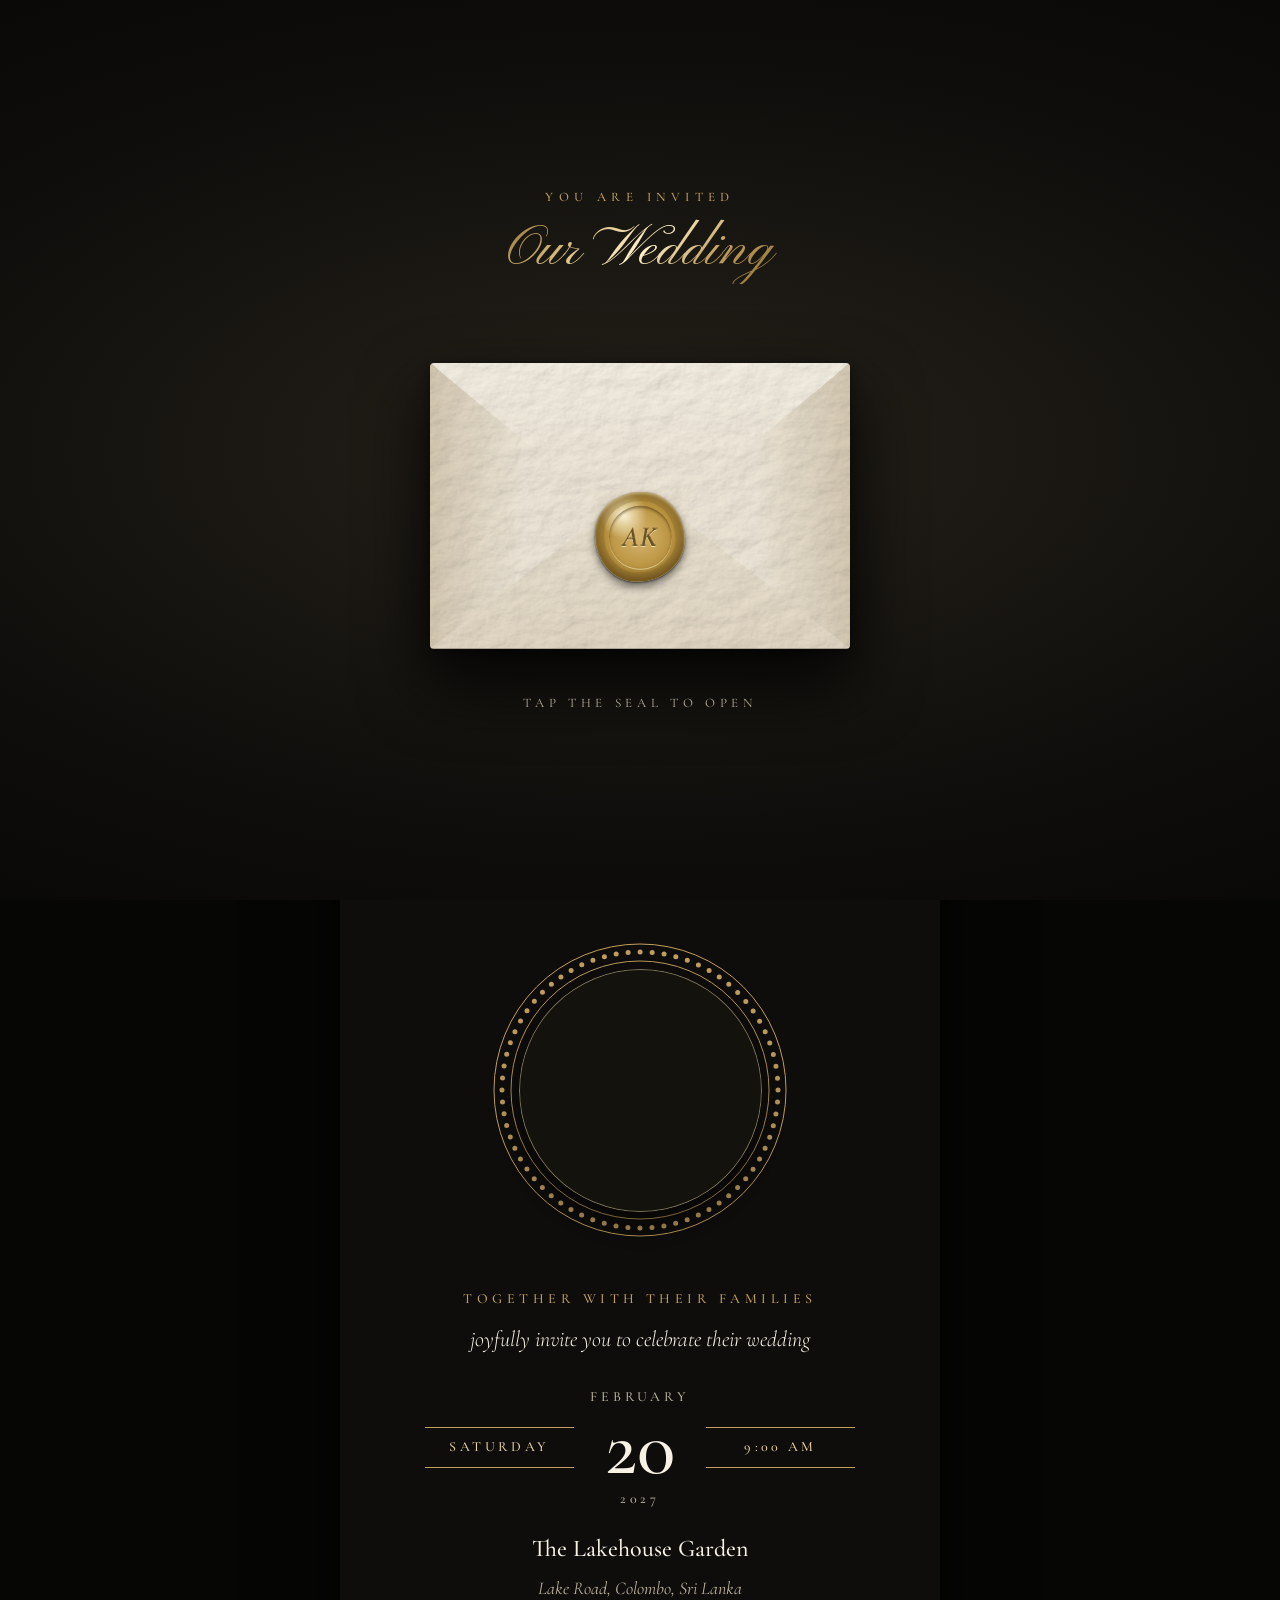
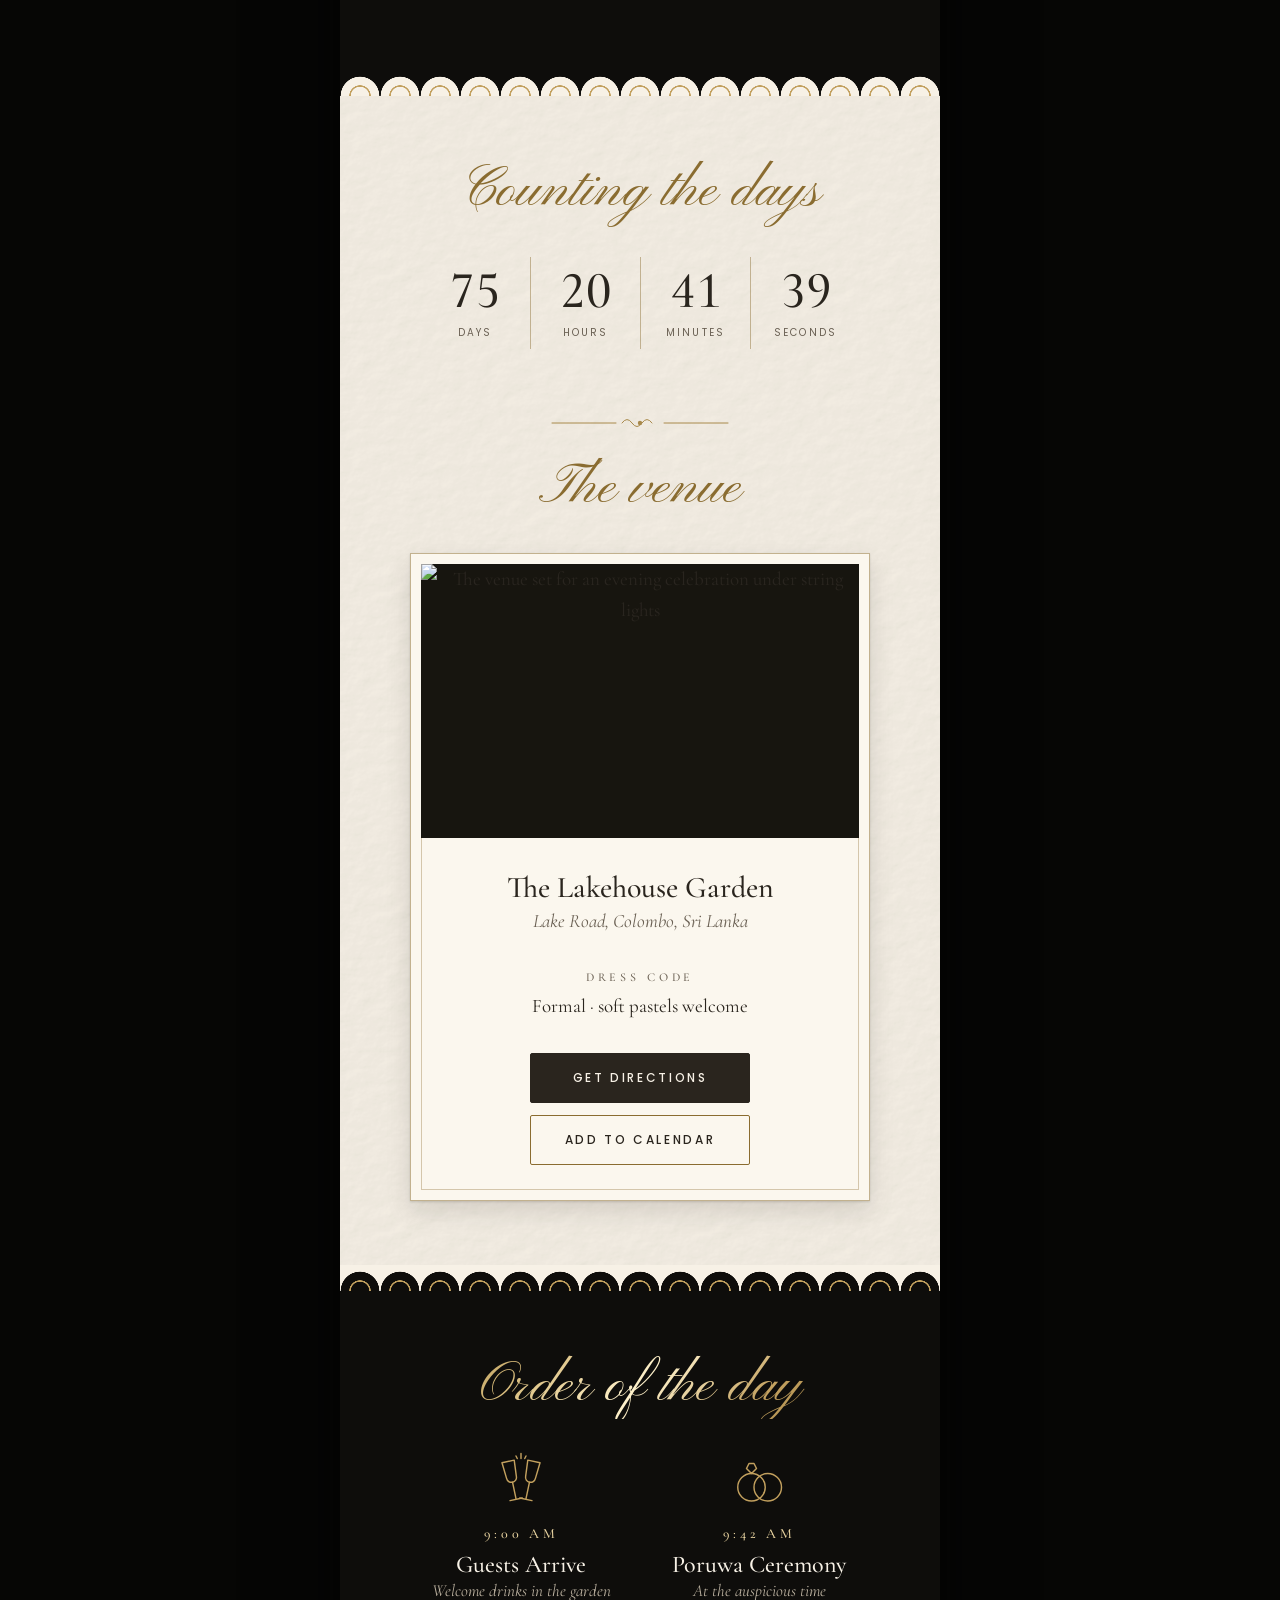
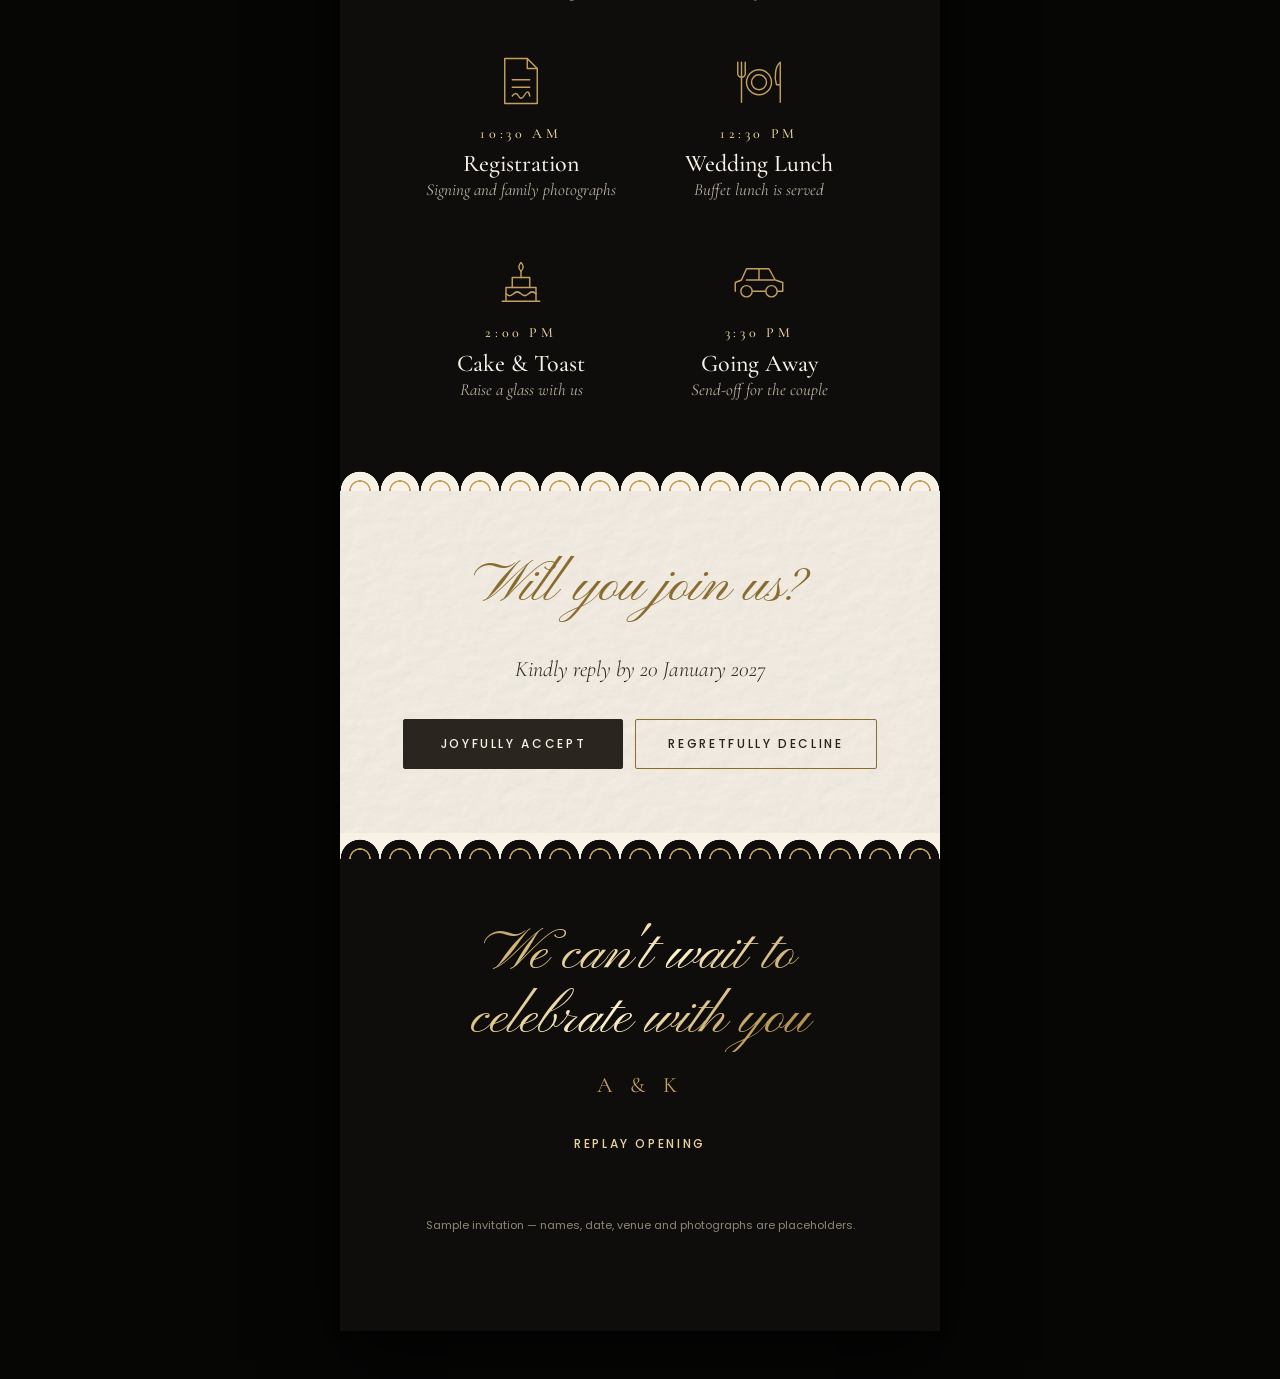
==== index.html @ 8cd10842 "Add Card 01: animated digital wedding invitation Envelope opening sequence, photo hero, invitation w" ====
<!DOCTYPE html>
<html lang="en">
<head>
  <meta charset="utf-8">
  <meta name="viewport" content="width=device-width, initial-scale=1">
  <meta name="robots" content="noindex, nofollow">
  <title>Wedding Invitation</title>
  <meta http-equiv="refresh" content="0; url=demo/card-01/">
  <script>location.replace("demo/card-01/" + location.search);</script>
</head>
<body>
  <p><a href="demo/card-01/">Open the invitation</a></p>
</body>
</html>
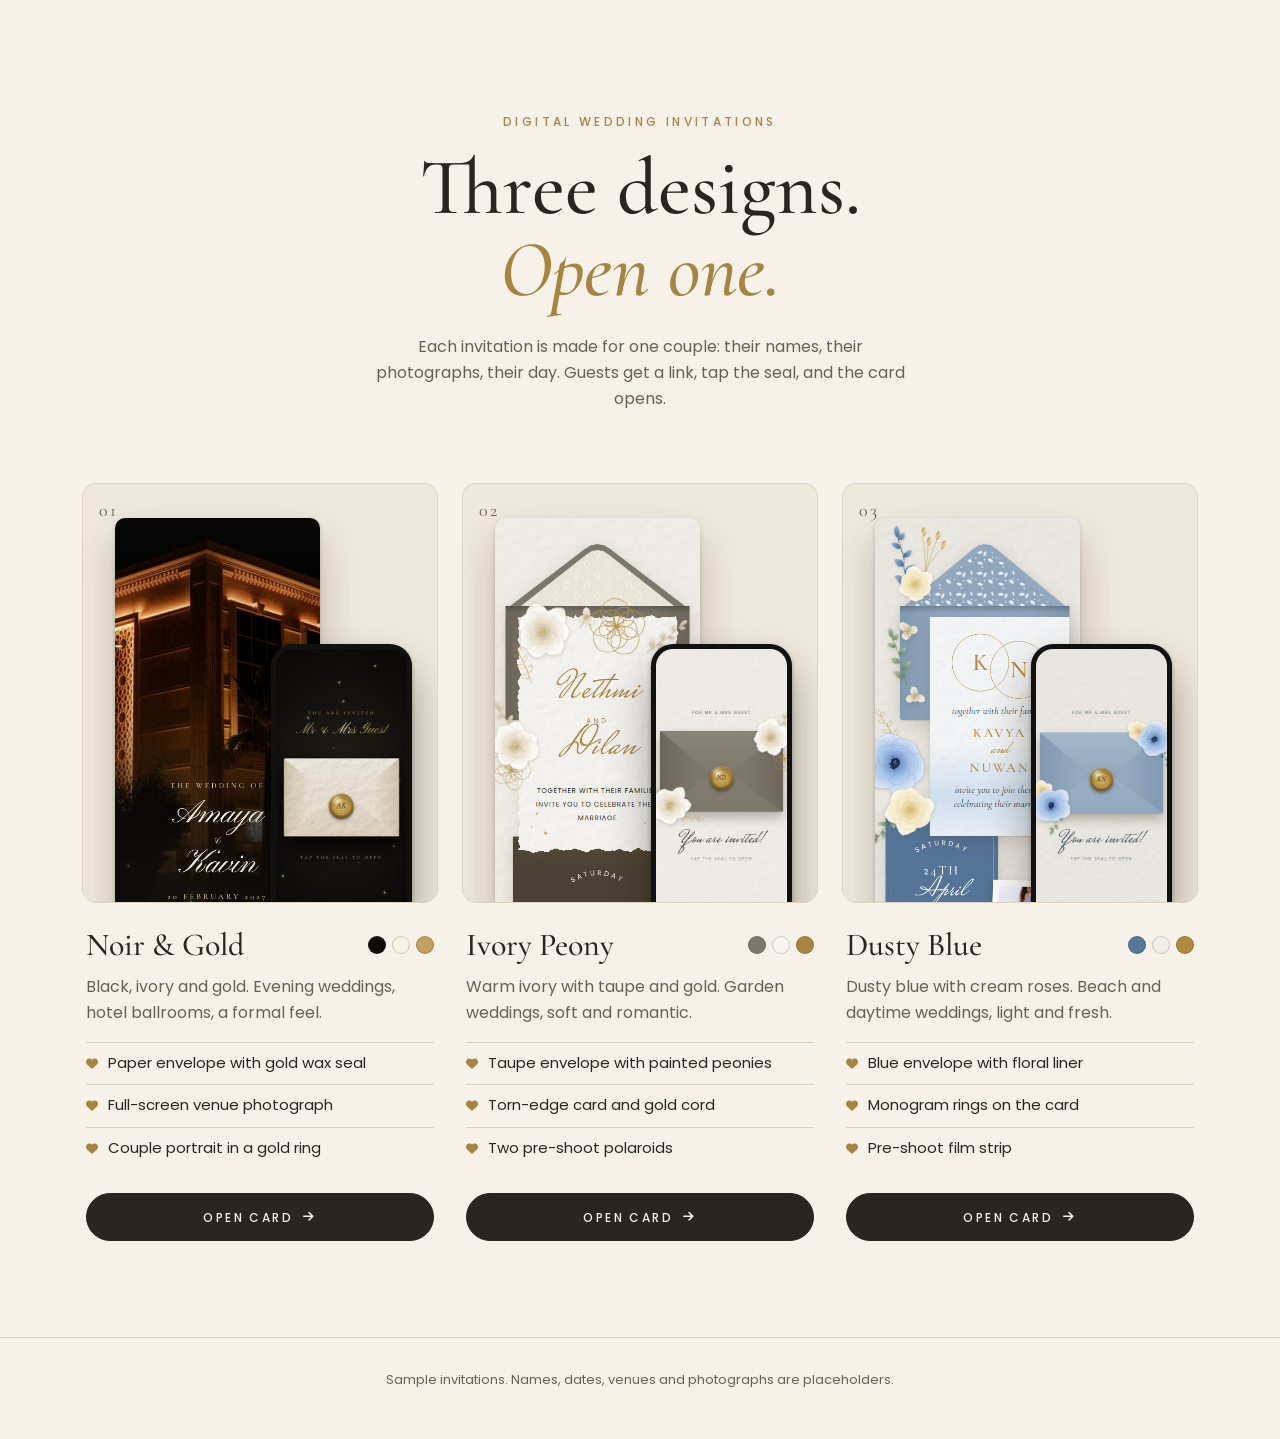
==== commit a6c7b425: "Add Card 02 (Ivory Peony), Card 03 (Dusty Blue) and the showcase board Both new cards run on a share" ====
--- a/index.html
+++ b/index.html
@@ -4,11 +4,39 @@
   <meta charset="utf-8">
   <meta name="viewport" content="width=device-width, initial-scale=1">
   <meta name="robots" content="noindex, nofollow">
-  <title>Wedding Invitation</title>
-  <meta http-equiv="refresh" content="0; url=demo/card-01/">
-  <script>location.replace("demo/card-01/" + location.search);</script>
+  <meta name="theme-color" content="#F6F2EA">
+  <title>Digital Wedding Invitations — Designs</title>
+  <meta name="description" content="Animated digital wedding invitations. Choose a design and open it.">
+  <link rel="icon" href="data:,">
+
+  <link rel="preconnect" href="https://fonts.googleapis.com">
+  <link rel="preconnect" href="https://fonts.gstatic.com" crossorigin>
+  <link href="https://fonts.googleapis.com/css2?family=Cormorant+Garamond:ital,wght@0,400;0,500;1,400&family=Poppins:wght@400;500&display=swap" rel="stylesheet">
+  <link href="https://cdn.jsdelivr.net/npm/bootstrap@5.3.3/dist/css/bootstrap.min.css" rel="stylesheet">
+  <link href="https://cdnjs.cloudflare.com/ajax/libs/font-awesome/6.5.2/css/all.min.css" rel="stylesheet">
+  <link href="board/board.css" rel="stylesheet">
 </head>
 <body>
-  <p><a href="demo/card-01/">Open the invitation</a></p>
+
+  <header class="top">
+    <div class="container">
+      <p class="eyebrow">Digital wedding invitations</p>
+      <h1 class="top__title">Three designs.<br><em>Open one.</em></h1>
+      <p class="top__lead">Each invitation is made for one couple: their names, their photographs, their day. Guests get a link, tap the seal, and the card opens.</p>
+    </div>
+  </header>
+
+  <main class="container">
+    <div class="row gx-4 gy-5 justify-content-center" id="board"></div>
+  </main>
+
+  <footer class="foot">
+    <div class="container">
+      <p>Sample invitations. Names, dates, venues and photographs are placeholders.</p>
+    </div>
+  </footer>
+
+  <script src="board/data.js"></script>
+  <script src="board/board.js"></script>
 </body>
 </html>
--- a/board/board.css
+++ b/board/board.css
@@ -0,0 +1,80 @@
+/* Showcase board
+   Colour: paper #F6F2EA, ink #2A251E, soft ink #6A6053, gold #A8853F, line #DDD4C3
+   Type: Cormorant Garamond (display), Poppins (UI) · Spacing: 4px base · Radius: 14px tiles, pill buttons */
+:root {
+  --paper: #F6F2EA;
+  --paper-2: #EFE9DD;
+  --ink: #2A251E;
+  --ink-soft: #6A6053;
+  --gold: #A8853F;
+  --line: #DDD4C3;
+  --font-serif: "Cormorant Garamond", Georgia, serif;
+  --font-ui: "Poppins", system-ui, sans-serif;
+  --ease: cubic-bezier(.22, .8, .24, 1);
+}
+
+body { background: var(--paper); color: var(--ink); font-family: var(--font-ui); font-size: 1rem; line-height: 1.6; -webkit-font-smoothing: antialiased; }
+:focus-visible { outline: 2px solid var(--gold); outline-offset: 3px; }
+
+.eyebrow { font-size: .75rem; font-weight: 500; letter-spacing: .28em; text-transform: uppercase; color: var(--gold); margin: 0 0 16px; }
+.top { padding: 72px 0 48px; text-align: center; }
+.top__title { font-family: var(--font-serif); font-weight: 500; font-size: clamp(2.75rem, 9vw, 5rem); line-height: 1.02; margin: 0; }
+.top__title em { color: var(--gold); }
+.top__lead { max-width: 34em; margin: 24px auto 0; color: var(--ink-soft); }
+
+/* tile */
+.tile { display: flex; flex-direction: column; height: 100%; opacity: 0; transform: translateY(28px); transition: opacity .9s ease var(--d, 0s), transform .9s var(--ease) var(--d, 0s); }
+.tile.is-in { opacity: 1; transform: none; }
+
+.tile__stage {
+  position: relative; display: block; aspect-ratio: 1 / 1.18; border-radius: 14px; overflow: hidden;
+  background: var(--paper-2); border: 1px solid var(--line); text-decoration: none;
+}
+.tile__open {
+  position: absolute; left: 9%; top: 8%; width: 58%; aspect-ratio: 390 / 780; object-fit: cover; object-position: top;
+  border-radius: 10px; box-shadow: 0 2px 4px rgba(40, 30, 10, .18), 0 22px 40px rgba(40, 30, 10, .24);
+  transition: transform .8s var(--ease);
+}
+.tile__phone {
+  position: absolute; right: 7%; bottom: -6%; width: 40%; aspect-ratio: 390 / 780; padding: 5px;
+  border-radius: 22px; background: #111; box-shadow: 0 2px 4px rgba(0, 0, 0, .3), 0 24px 44px rgba(20, 14, 4, .38);
+  transition: transform .8s var(--ease);
+}
+.tile__phone img { display: block; width: 100%; height: 100%; object-fit: cover; border-radius: 17px; }
+.tile__no { position: absolute; left: 16px; top: 12px; font-family: var(--font-serif); font-size: 1.125rem; letter-spacing: .12em; color: var(--ink-soft); }
+.tile__stage:hover .tile__open, .tile__stage:focus-visible .tile__open { transform: translateY(-10px); }
+.tile__stage:hover .tile__phone, .tile__stage:focus-visible .tile__phone { transform: translateY(-18px) rotate(-3deg); }
+
+.tile__body { display: flex; flex-direction: column; flex: 1; padding: 24px 4px 0; }
+.tile__head { display: flex; align-items: center; justify-content: space-between; gap: 16px; }
+.tile__name { font-family: var(--font-serif); font-weight: 500; font-size: 2rem; line-height: 1.1; margin: 0; }
+.tile__swatches { display: flex; gap: 6px; }
+.tile__swatches span { width: 18px; height: 18px; border-radius: 50%; border: 1px solid rgba(42, 37, 30, .2); }
+.tile__mood { margin: 12px 0 0; color: var(--ink-soft); }
+.tile__points { list-style: none; margin: 16px 0 24px; padding: 0; font-size: .9375rem; }
+.tile__points li { display: flex; gap: 10px; padding: 8px 0; border-top: 1px solid var(--line); }
+.tile__points i { color: var(--gold); font-size: .75rem; line-height: 1.6rem; }
+
+/* buttons */
+.btn-b {
+  display: inline-flex; align-items: center; justify-content: center; gap: 10px;
+  min-height: 48px; padding: 12px 28px; border: 1px solid var(--ink); border-radius: 999px;
+  font-weight: 500; font-size: .75rem; letter-spacing: .2em; text-transform: uppercase; text-decoration: none;
+  transition: background-color .25s, color .25s, transform .25s, box-shadow .25s;
+}
+.btn-b--primary { background: var(--ink); color: var(--paper); margin-top: auto; }
+.btn-b--primary:hover { background: var(--gold); border-color: var(--gold); color: #fff; transform: translateY(-1px); box-shadow: 0 10px 20px rgba(40, 30, 10, .2); }
+.btn-b--primary:active { transform: scale(.985); box-shadow: none; }
+.btn-b i { transition: transform .25s; }
+.btn-b:hover i { transform: translateX(4px); }
+
+.foot { margin-top: 96px; padding: 32px 0 48px; border-top: 1px solid var(--line); text-align: center; font-size: .8125rem; color: var(--ink-soft); }
+.foot p { margin: 0; }
+
+@media (min-width: 992px) {
+  .top { padding: 112px 0 72px; }
+}
+@media (prefers-reduced-motion: reduce) {
+  *, *::before, *::after { transition: none !important; }
+  .tile { opacity: 1; transform: none; }
+}
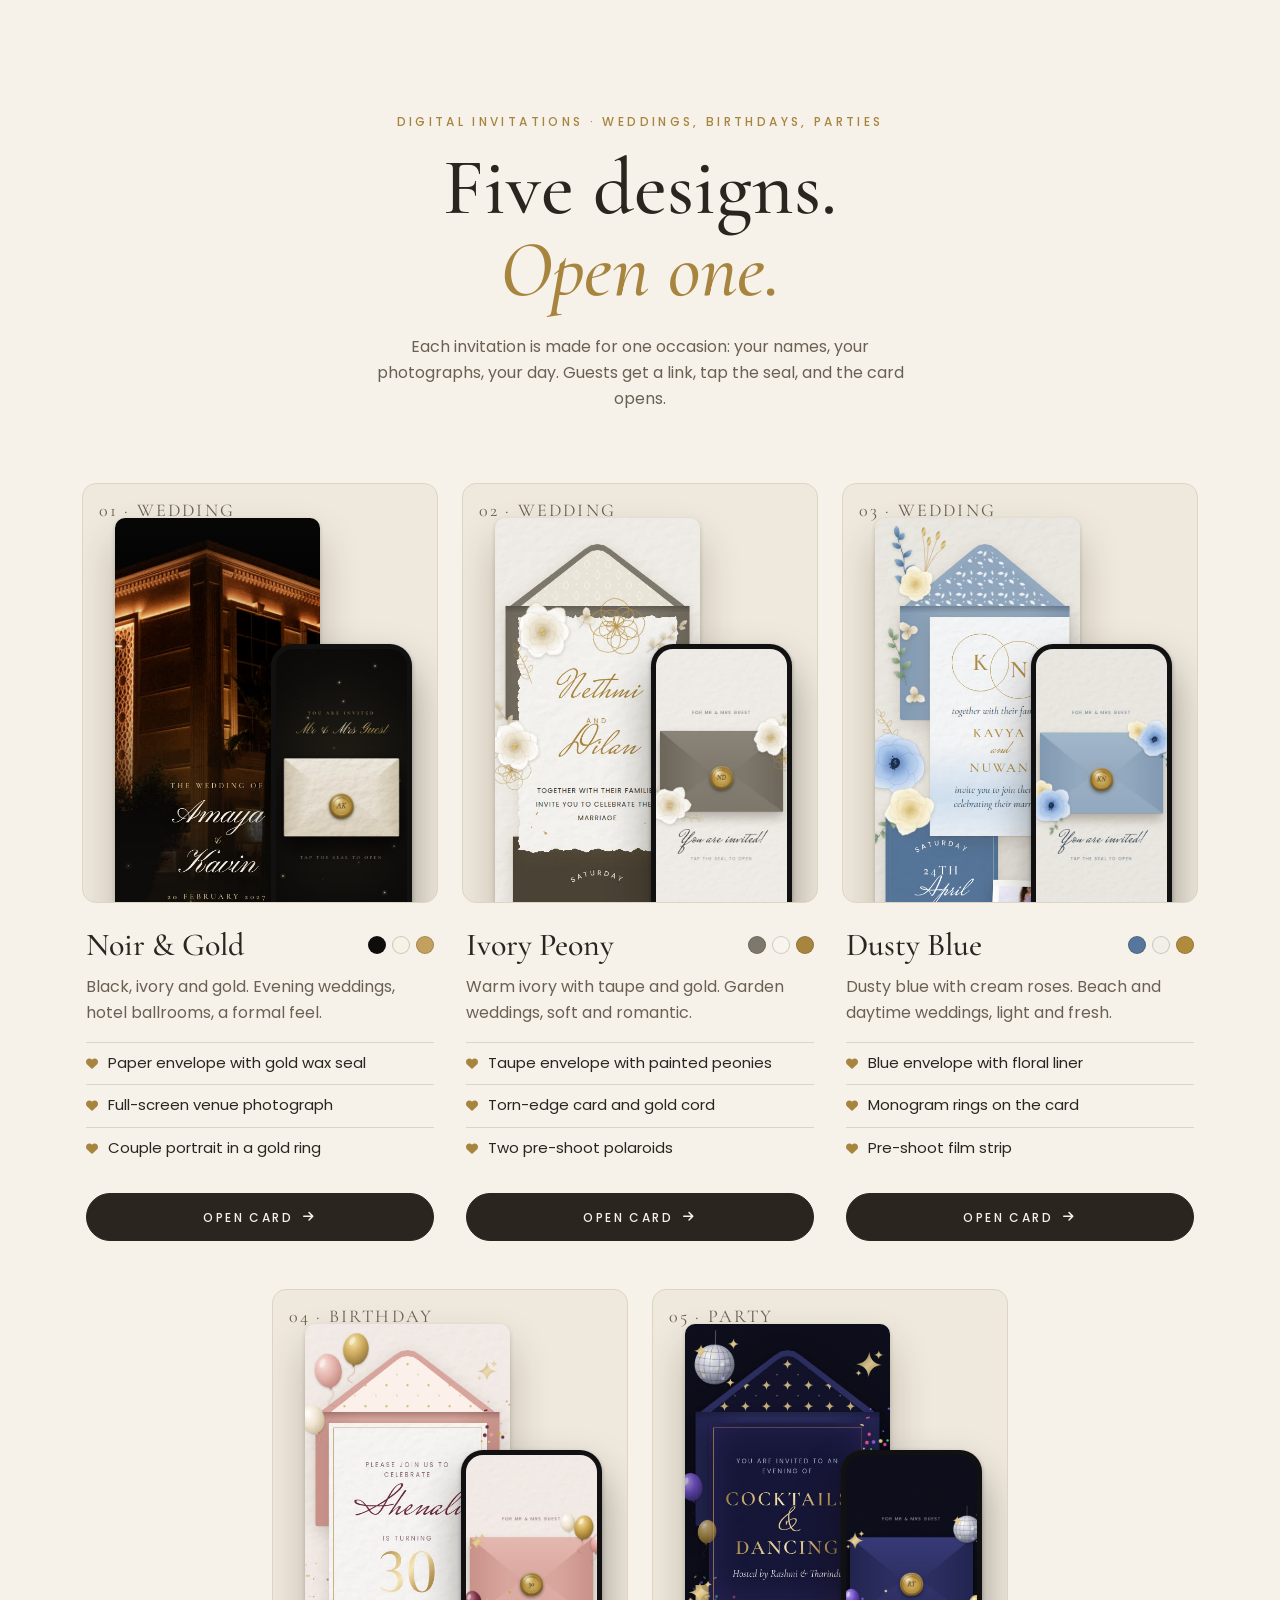
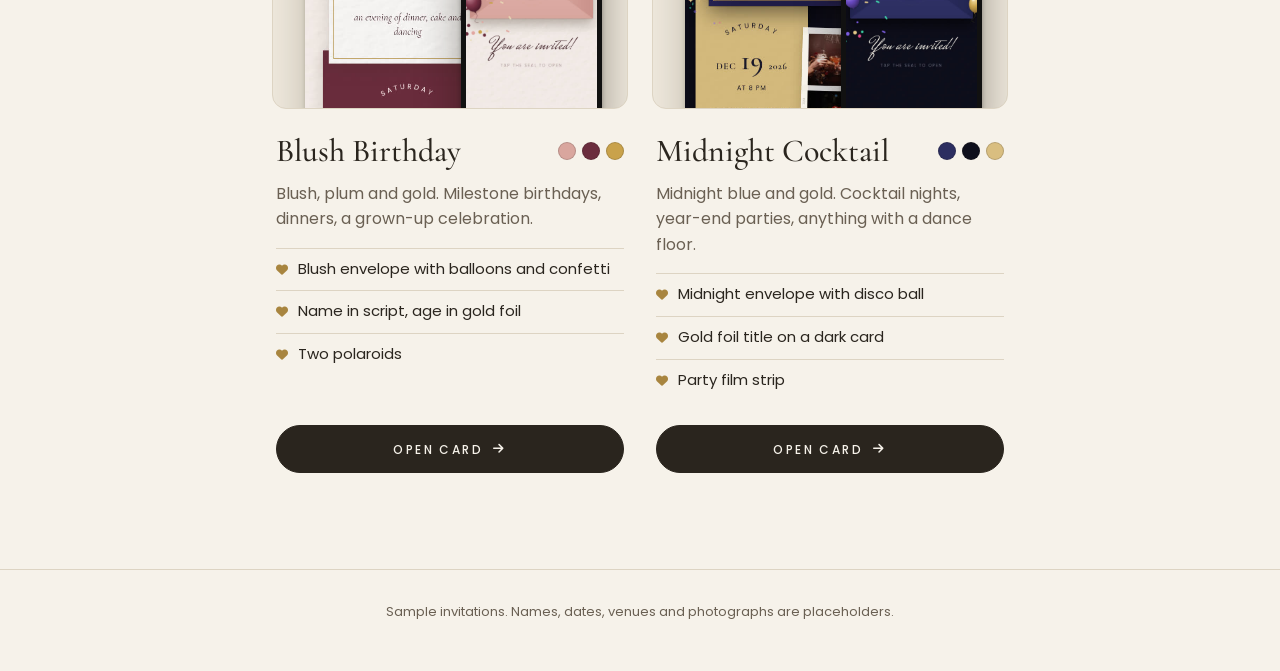
==== commit e273614d: "Add Card 04 (Blush Birthday) and Card 05 (Midnight Cocktail) Extend the collage engine beyond weddin" ====
--- a/index.html
+++ b/index.html
@@ -5,8 +5,8 @@
   <meta name="viewport" content="width=device-width, initial-scale=1">
   <meta name="robots" content="noindex, nofollow">
   <meta name="theme-color" content="#F6F2EA">
-  <title>Digital Wedding Invitations — Designs</title>
-  <meta name="description" content="Animated digital wedding invitations. Choose a design and open it.">
+  <title>Digital Invitations — Designs</title>
+  <meta name="description" content="Animated digital invitations for weddings, birthdays and parties. Choose a design and open it.">
   <link rel="icon" href="data:,">
 
   <link rel="preconnect" href="https://fonts.googleapis.com">
@@ -20,9 +20,9 @@
 
   <header class="top">
     <div class="container">
-      <p class="eyebrow">Digital wedding invitations</p>
-      <h1 class="top__title">Three designs.<br><em>Open one.</em></h1>
-      <p class="top__lead">Each invitation is made for one couple: their names, their photographs, their day. Guests get a link, tap the seal, and the card opens.</p>
+      <p class="eyebrow">Digital invitations · weddings, birthdays, parties</p>
+      <h1 class="top__title">Five designs.<br><em>Open one.</em></h1>
+      <p class="top__lead">Each invitation is made for one occasion: your names, your photographs, your day. Guests get a link, tap the seal, and the card opens.</p>
     </div>
   </header>
 
--- a/board/board.css
+++ b/board/board.css
@@ -41,7 +41,7 @@
   transition: transform .8s var(--ease);
 }
 .tile__phone img { display: block; width: 100%; height: 100%; object-fit: cover; border-radius: 17px; }
-.tile__no { position: absolute; left: 16px; top: 12px; font-family: var(--font-serif); font-size: 1.125rem; letter-spacing: .12em; color: var(--ink-soft); }
+.tile__no { position: absolute; left: 16px; top: 12px; font-family: var(--font-serif); font-size: 1.125rem; letter-spacing: .12em; color: var(--ink-soft); text-transform: uppercase; }
 .tile__stage:hover .tile__open, .tile__stage:focus-visible .tile__open { transform: translateY(-10px); }
 .tile__stage:hover .tile__phone, .tile__stage:focus-visible .tile__phone { transform: translateY(-18px) rotate(-3deg); }
 
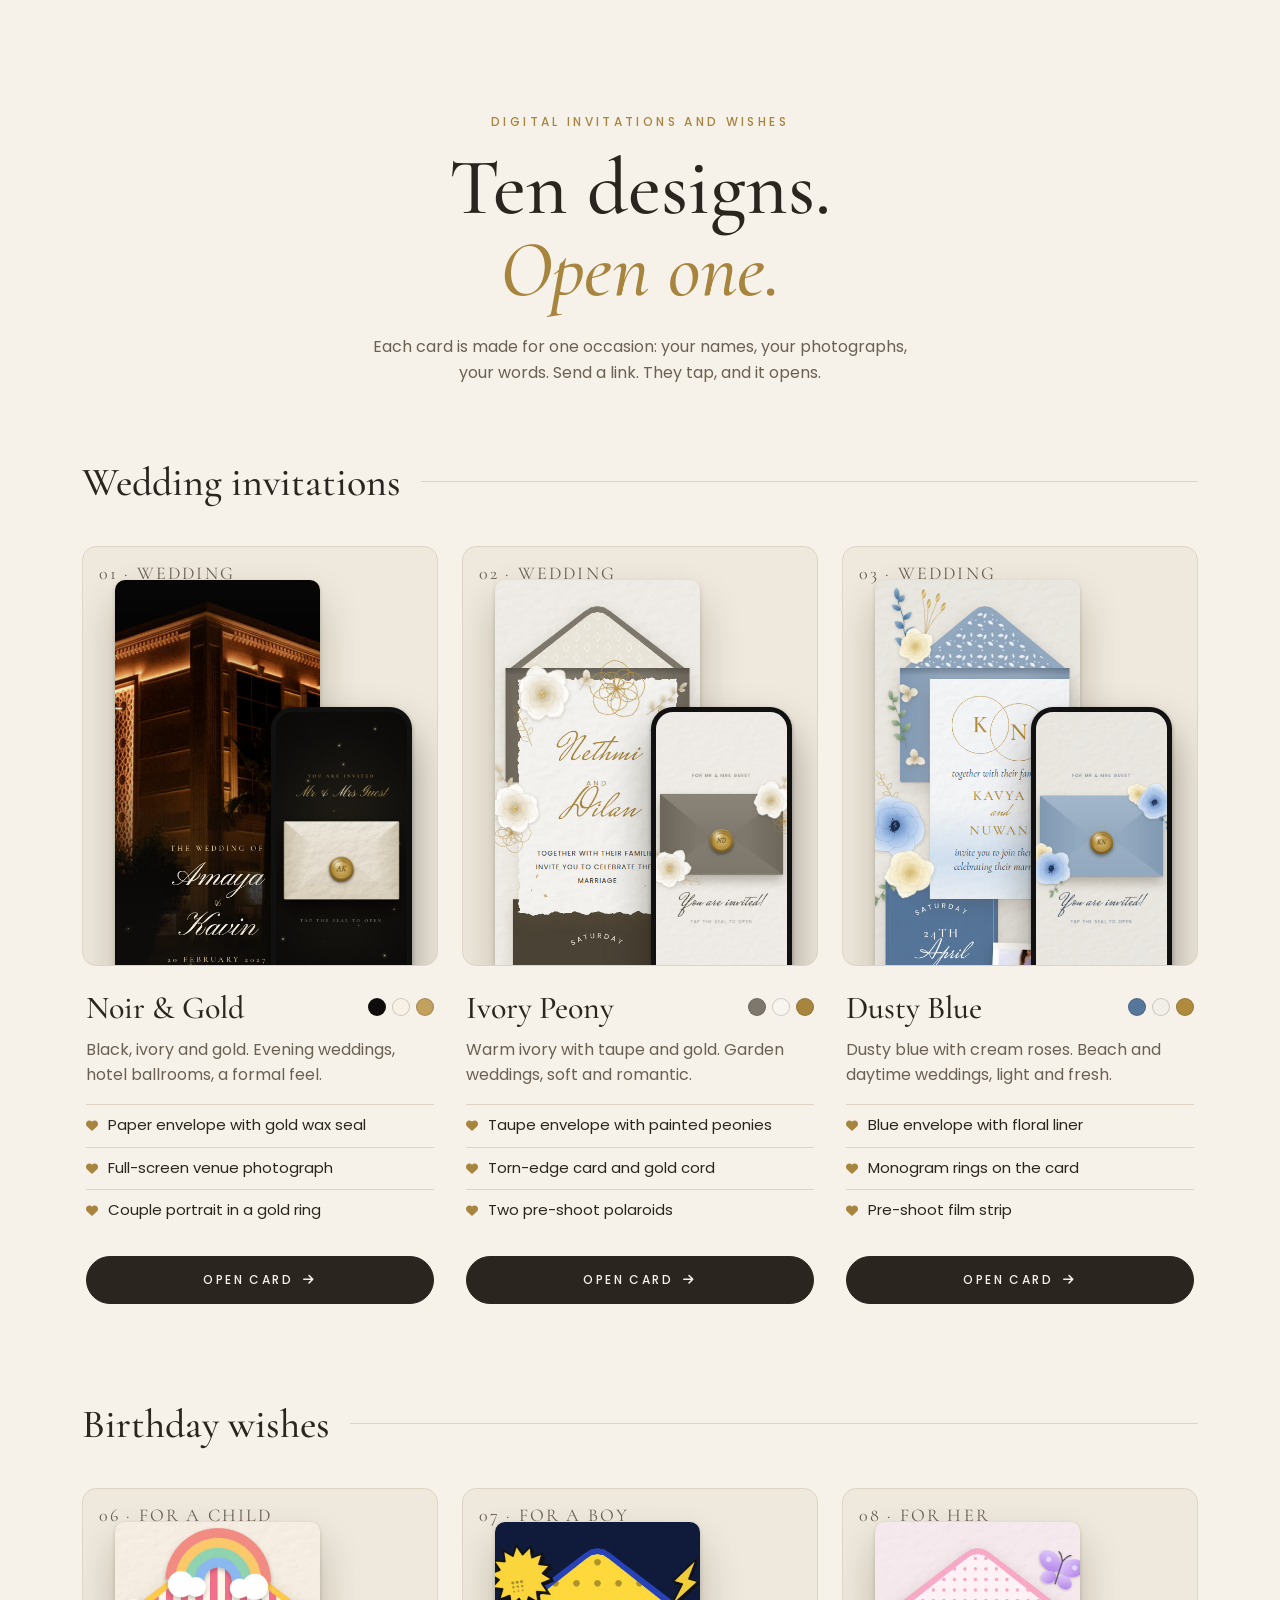
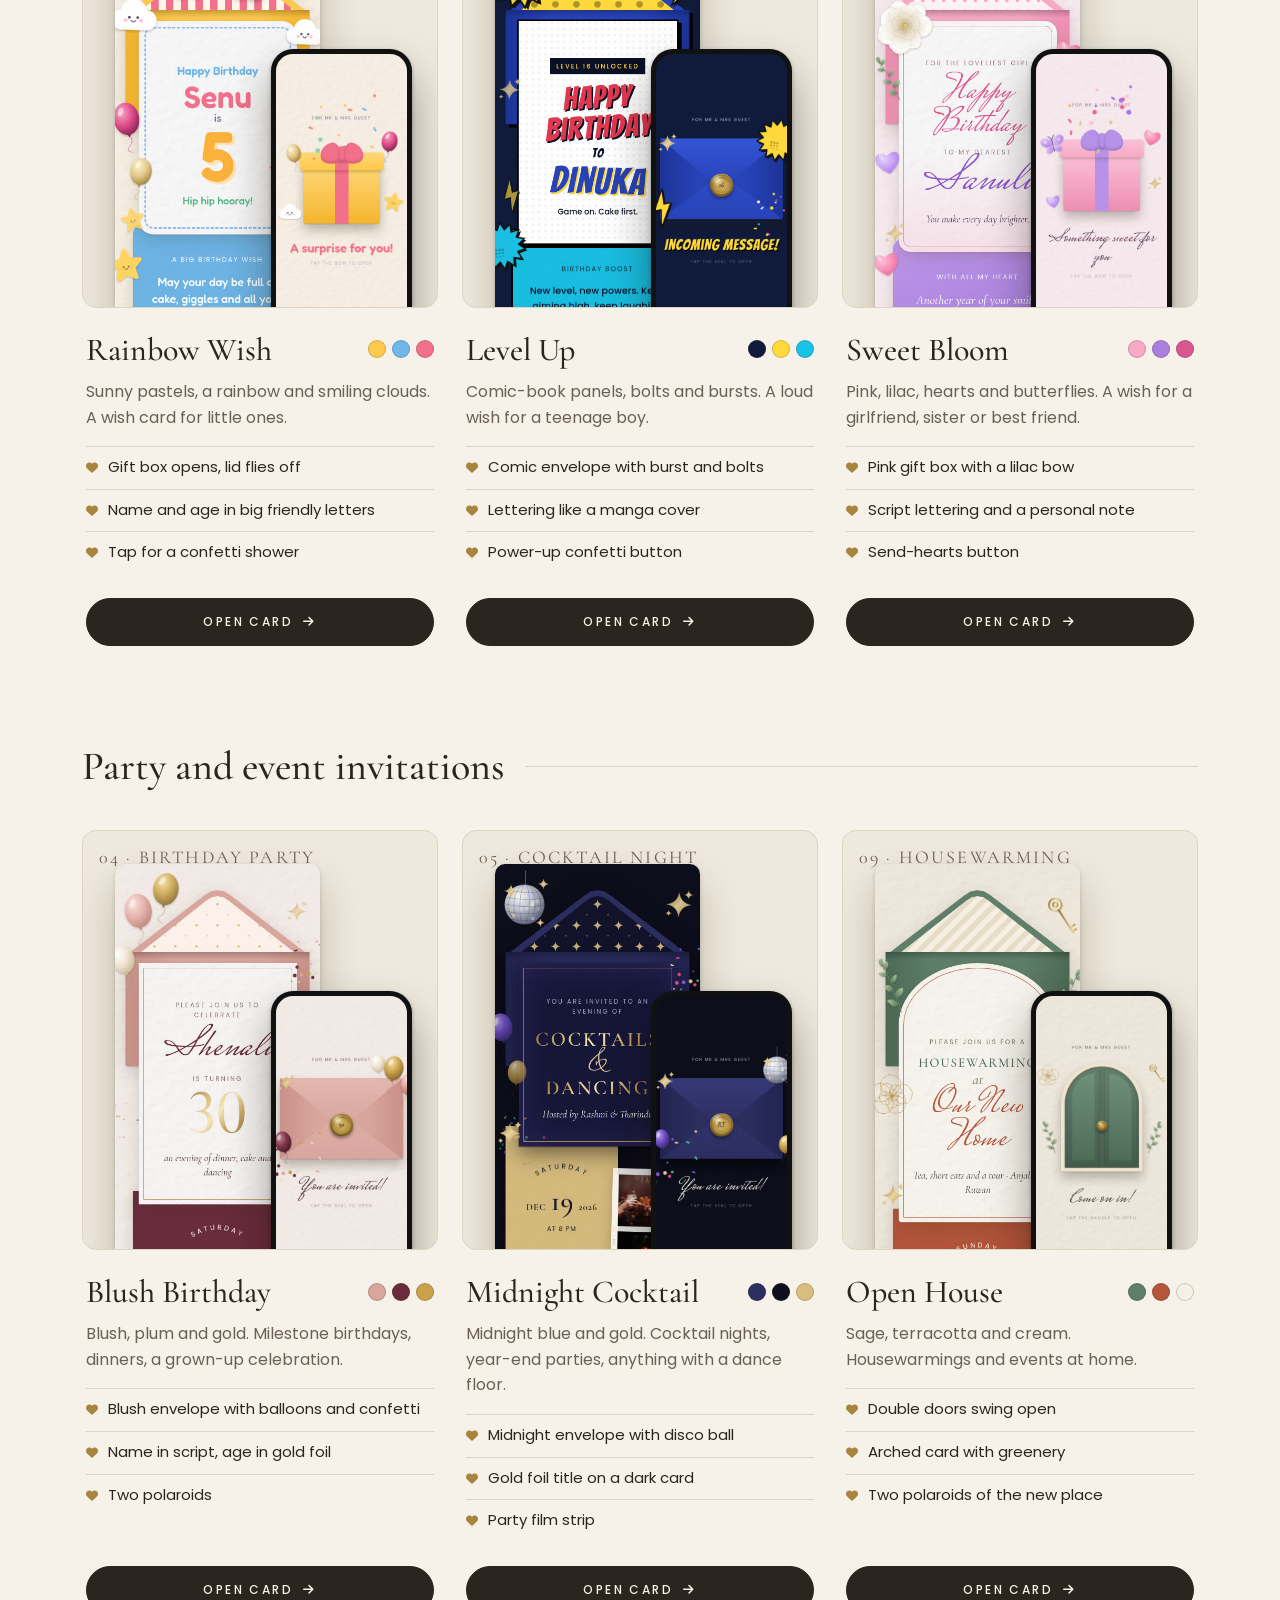
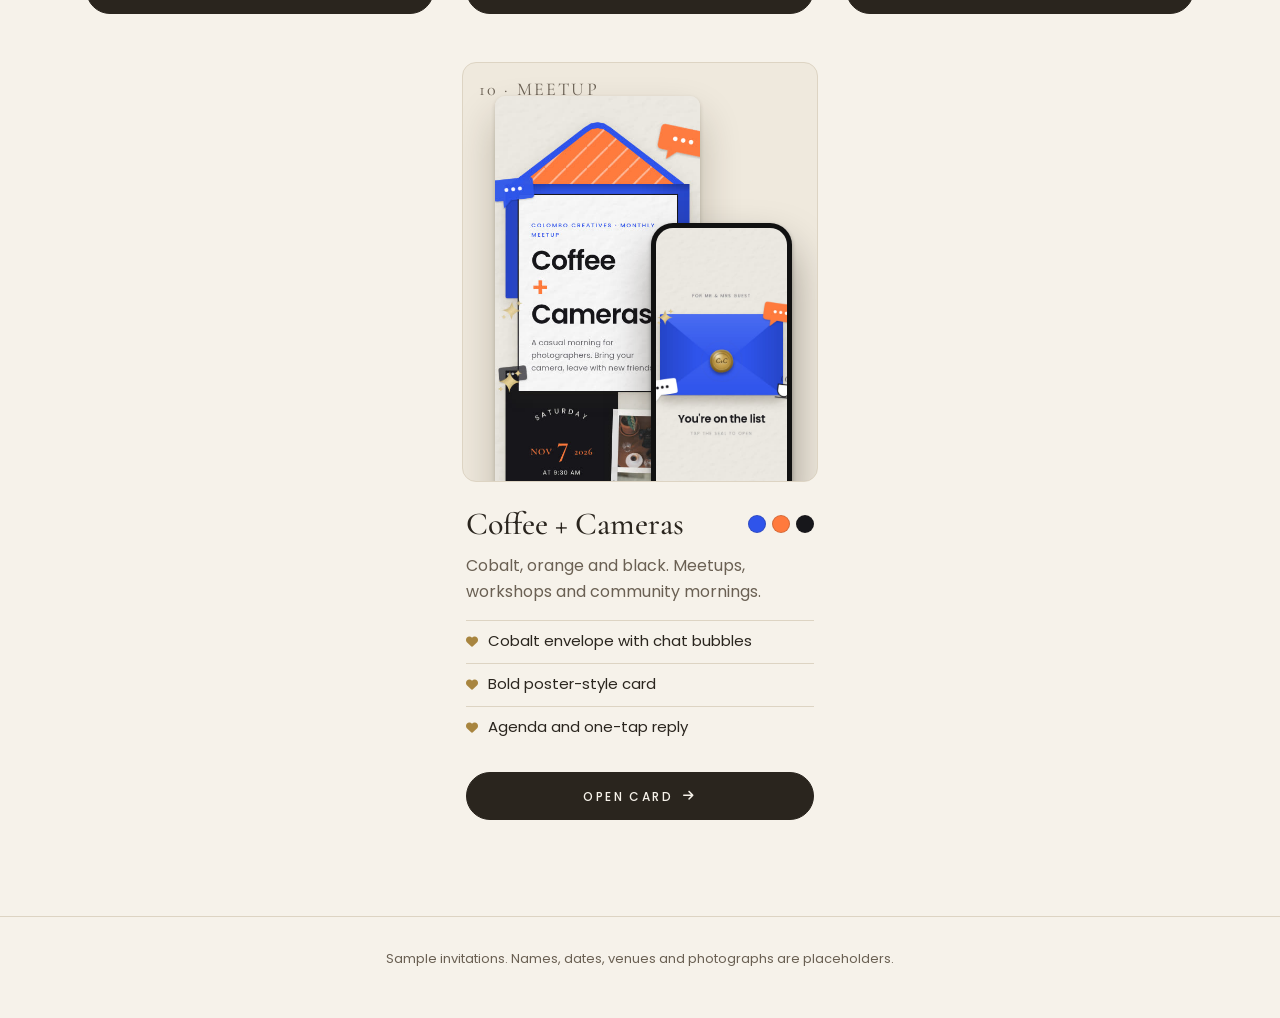
==== commit 82671a00: "Add wish cards 06-08, housewarming 09, meetup 10; group the board Engine: gift-box and double-door o" ====
--- a/index.html
+++ b/index.html
@@ -5,8 +5,8 @@
   <meta name="viewport" content="width=device-width, initial-scale=1">
   <meta name="robots" content="noindex, nofollow">
   <meta name="theme-color" content="#F6F2EA">
-  <title>Digital Invitations — Designs</title>
-  <meta name="description" content="Animated digital invitations for weddings, birthdays and parties. Choose a design and open it.">
+  <title>Digital Invitations & Wishes — Designs</title>
+  <meta name="description" content="Animated digital invitations and wish cards for weddings, birthdays, parties and events. Choose a design and open it.">
   <link rel="icon" href="data:,">
 
   <link rel="preconnect" href="https://fonts.googleapis.com">
@@ -20,14 +20,14 @@
 
   <header class="top">
     <div class="container">
-      <p class="eyebrow">Digital invitations · weddings, birthdays, parties</p>
-      <h1 class="top__title">Five designs.<br><em>Open one.</em></h1>
-      <p class="top__lead">Each invitation is made for one occasion: your names, your photographs, your day. Guests get a link, tap the seal, and the card opens.</p>
+      <p class="eyebrow">Digital invitations and wishes</p>
+      <h1 class="top__title">Ten designs.<br><em>Open one.</em></h1>
+      <p class="top__lead">Each card is made for one occasion: your names, your photographs, your words. Send a link. They tap, and it opens.</p>
     </div>
   </header>
 
   <main class="container">
-    <div class="row gx-4 gy-5 justify-content-center" id="board"></div>
+    <div id="board"></div>
   </main>
 
   <footer class="foot">
--- a/board/board.css
+++ b/board/board.css
@@ -21,6 +21,11 @@
 .top__title { font-family: var(--font-serif); font-weight: 500; font-size: clamp(2.75rem, 9vw, 5rem); line-height: 1.02; margin: 0; }
 .top__title em { color: var(--gold); }
 .top__lead { max-width: 34em; margin: 24px auto 0; color: var(--ink-soft); }
+
+/* group */
+.group + .group { margin-top: 96px; }
+.group__title { display: flex; align-items: center; gap: 20px; margin: 0 0 40px; font-family: var(--font-serif); font-weight: 500; font-size: clamp(1.75rem, 5vw, 2.5rem); }
+.group__title::after { content: ""; flex: 1; height: 1px; background: var(--line); }
 
 /* tile */
 .tile { display: flex; flex-direction: column; height: 100%; opacity: 0; transform: translateY(28px); transition: opacity .9s ease var(--d, 0s), transform .9s var(--ease) var(--d, 0s); }
